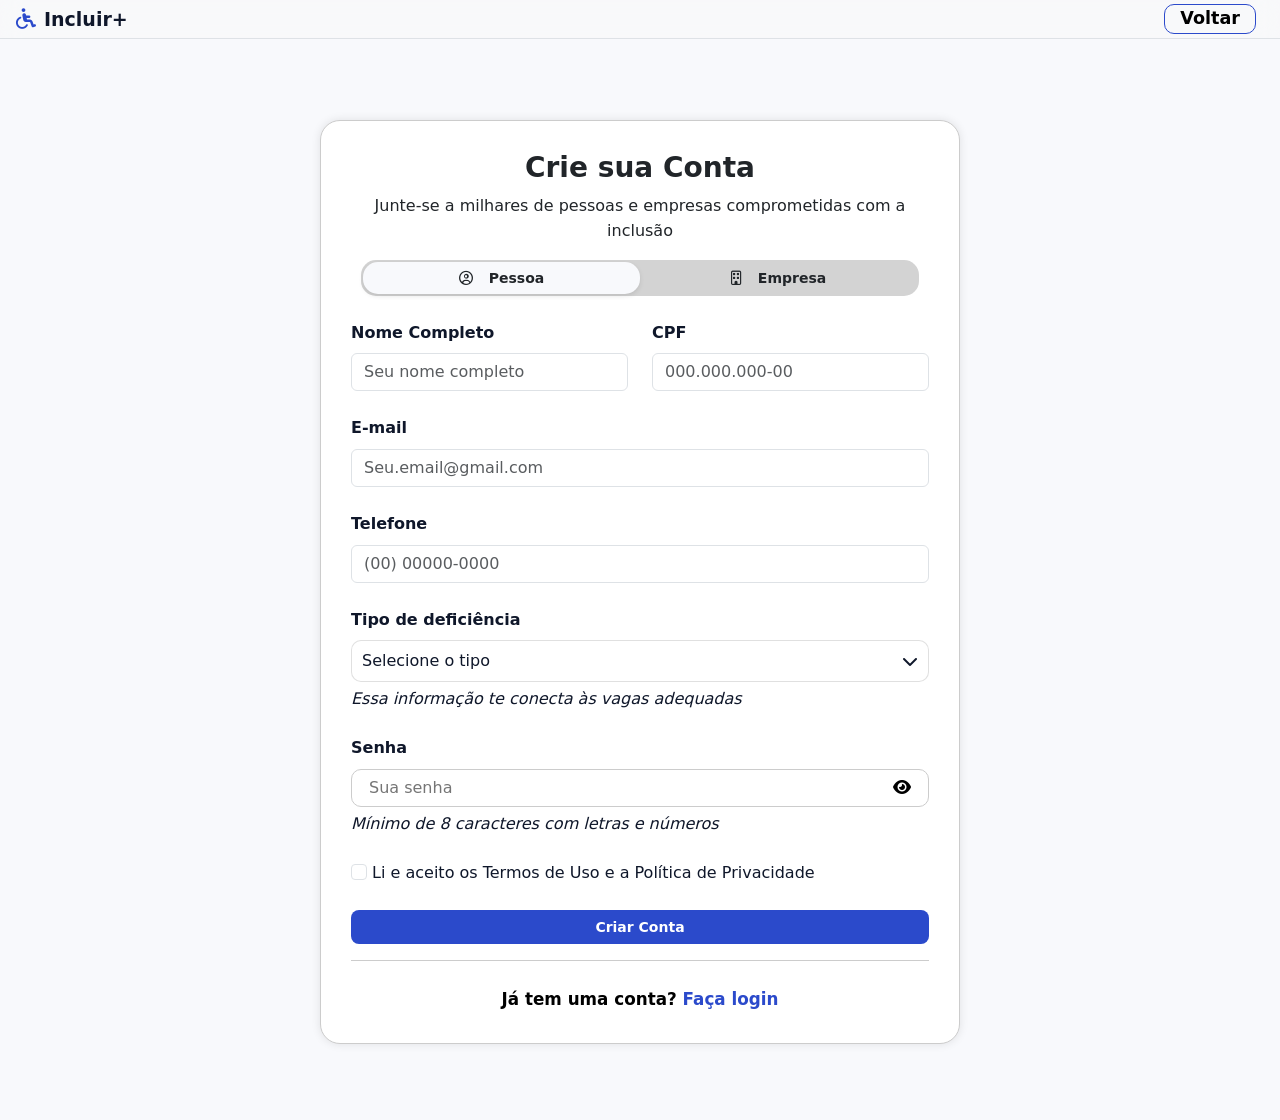
==== paginas/Cadastro.html @ f970b879 "Primeiro Commit" ====
<!doctype html>
<html lang="pt-br">
  <head>
    <meta charset="utf-8">
    <meta name="viewport" content="width=device-width, initial-scale=1">
    <title>Cadastro | Incluir+</title>
    <link href="https://cdn.jsdelivr.net/npm/bootstrap@5.3.8/dist/css/bootstrap.min.css" rel="stylesheet" integrity="sha384-sRIl4kxILFvY47J16cr9ZwB07vP4J8+LH7qKQnuqkuIAvNWLzeN8tE5YBujZqJLB" crossorigin="anonymous">
    <link rel="stylesheet" href="https://cdnjs.cloudflare.com/ajax/libs/font-awesome/6.5.1/css/all.min.css">
    <link rel="stylesheet" href="../estilos/cadastro.css">
    <link rel="stylesheet" href="../estilos/cabecalho.css">
    <link rel="stylesheet" href="../estilos/pagina_inicial.css">
    <script type="module" src="../scripts/funcoes.js"></script>
    <script>
        window.onload = function() {
            carregar_array_usuarios();
            editar_usuario();
        };
    </script>

  </head>
  <body>
    <!-- Cabeçalho com NavBar -->
  <header class="navbar navbar-expand-lg bg-body-tertiary p-1 fixed-top border-bottom border-1 bg-white bg-opacity-75 border-bottom custom-blur">
        <div class="container-fluid">
            <a href="index.html" class="nav-logo" aria-label="Incluir+ — Página inicial">
                <i class="fa-solid fa-wheelchair" aria-hidden="true"></i>
                <span>Incluir+</span>
            </a>
            <div class="d-flex">
                <button type="button" class="btn btn-light me-2" id="bb_entrar" onclick="redirecionar('index.html')">Voltar</button>
            </div>
        </div>
    </header>
    <!--Fim do Cabecalho-->

    
    <form class="form_cadastro" onsubmit="salvar_usuario(event)">
        <h2 class="text-center text-dark" style="font-weight: 600; font-size: 1.75rem;"> <span id="titulo_cadastro">Crie</span> sua Conta</h2>
        <p class="text-center text-dark">Junte-se a milhares de pessoas e empresas comprometidas com a inclusão</p>
        <div class="tipo_cadastro">
            <button type="button" class="btn text-dark active" onclick="selecionar_tipo_cadastro(1)" id="btn_pessoa"><i class="fa-regular fa-circle-user me-2"></i>Pessoa</button>
            <button type="button" class="btn text-dark" onclick="selecionar_tipo_cadastro(2)" id="btn_empresa"><i class="fa-regular fa-building me-2"></i>Empresa</button>
        </div>
        <!--Cadastro de Pessoa-->
        <div class="mt-4 mb-4" id="pessoa" style="display: block;">
           <div class="row mt-4 mb-4">
                <div class="col">
                    <label class="mb-2" style="font-weight: 600;" for="nome">Nome Completo</label>
                    <input type="text" class="form-control" placeholder="Seu nome completo" id="nome" name="nome" required>
                </div>
                <div class="col">
                    <label class="mb-2" style="font-weight: 600;" for="cpf">CPF</label>
                    <input type="text" class="form-control" placeholder="000.000.000-00" id="cpf" name="cpf" required oninput="formatar_cpf(this)">
                </div>
            </div> 
            
            <div class="mb-4">
                <label class="mb-2" style="font-weight: 600;" for="email">E-mail</label>
                <input type="email" class="form-control" placeholder="Seu.email@gmail.com" id="email" name="email" required>
            </div>

            <div class="mb-4">
                <label class="mb-2" style="font-weight: 600;" for="telefone_pessoa">Telefone</label>
                <input type="text" class="form-control" placeholder="(00) 00000-0000" id="telefone_pessoa" name="telefone_pessoa" required onkeyup="formatar_telefone(this)">
            </div>

            <div class="custom-select-container mb-1" id="selectPessoa">
                <label class="mb-2" style="font-weight: 600;" for="deficiencia">Tipo de deficiência</label>
                <div class="select-trigger" tabindex="0">
                    <span>Selecione o tipo</span>
                    <i class="fa-solid fa-chevron-down"></i>
                </div>
                
                <ul class="custom-options">
                    <li data-value="1" onclick="selecionar_op(this)">Física</li>
                    <li data-value="2" onclick="selecionar_op(this)">Auditiva</li>
                    <li data-value="3" onclick="selecionar_op(this)">Visual</li>
                    <li data-value="4" onclick="selecionar_op(this)">Intelectual</li>
                    <li data-value="5" onclick="selecionar_op(this)">Psicossocial</li>
                    <li data-value="6" onclick="selecionar_op(this)">Múltipla</li>
                </ul>
                
                <input type="hidden" name="deficiencia" id="deficiencia_input">
            </div>
            <p class="mb-4" style="font-style: italic;">Essa informação te conecta às vagas adequadas</p>
        </div>
        <!--Fim do cadastro de Pessoa-->

        <!--Cadastro de Empresa-->
        <div class="" id="empresa" style="display: none;">
           
            <div class="mb-4 mt-4">
                <label class="mb-2" style="font-weight: 600;" for="razao_social">Razão Social</label>
                <input type="text" class="form-control" placeholder="Nome da Empresa" id="razao_social" name="razao_social" required>
            </div>

            <div class="row mb-4">
                <div class="col">
                    <label style="font-weight: 600;" for="cnpj">CNPJ</label>
                    <input type="text" class="form-control" placeholder="00.000.000/0001-00" id="cnpj" name="cnpj" required oninput="formatar_cnpj(this)">
                </div>
                <div class="col">
                    <div class="custom-select-container mb-1" id="selectEmpresa">
                        <label style="font-weight: 600;" for="setor">Setor</label>
                        <div class="select-trigger" tabindex="0">
                            <span>Selecione o tipo</span>
                            <i class="fa-solid fa-chevron-down"></i>
                        </div>
                        <ul class="custom-options">
                            <li data-value="1" onclick="selecionar_op(this)">Tecnologia</li>
                            <li data-value="2" onclick="selecionar_op(this)">Saúde</li>
                            <li data-value="3" onclick="selecionar_op(this)">Educação</li>
                            <li data-value="4" onclick="selecionar_op(this)">Comércio</li>
                            <li data-value="5" onclick="selecionar_op(this)">Indústria</li>
                            <li data-value="6" onclick="selecionar_op(this)">Serviços</li>
                            <li data-value="7" onclick="selecionar_op(this)">Outros</li>
                        </ul>
                
                        <input type="hidden" name="setor" id="setor_input">
                    </div>
                </div>
            </div> 

            <div class="mb-4">
                <label class="mb-2" style="font-weight: 600;" for="nome_responsavel">Nome do Responsável</label>
                <input type="text" class="form-control" placeholder="Nome do responsável" id="nome_responsavel" name="nome_responsavel" required>
            </div>

             <div class="mb-4">
                <label class="mb-2" style="font-weight: 600;" for="email_corporativo">E-mail Corporativo</label>
                <input type="text" class="form-control" placeholder="contato@empresa.com" id="email_corporativo" name="email_corporativo" required>
            </div>

            <div class="mb-4">
                <label class="mb-2" style="font-weight: 600;" for="telefone_empresa">Telefone</label>
                <input type="text" class="form-control" placeholder="(00) 00000-0000" id="telefone_empresa" name="telefone_empresa" required onkeyup="formatar_telefone(this)">
            </div>
        </div>
        <!--Fim do cadastro de Empresa-->

        <div class="mb-1">
            <label class="mb-2" style="font-weight: 600;" for="senha">Senha</label>
            <div class="row senha_pai">
                <input class="col-11 input_senha" type="password" class="form-control" placeholder="Sua senha" id="senha" name="senha" required onkeyup="verificar_senha()">
                <button class="col-1 alterna_senha"  type="button" id="mostrar" onclick="alternarsenha(this)"><i class="fa fa-eye"></i></button>
            </div>
        </div>
        <p class="mb-4" style="font-style: italic;" id="hint_senha">Mínimo de 8 caracteres com letras e números</p>

       

        <div class="mb-4 mt-4" id="aceitar_termos">
            <input type="checkbox" class="form-check-input" id="aceitar_termos">
            <label class="form-check-label" for="aceitar_termos">Li e aceito os Termos de Uso e a Política de Privacidade</label>
        </div>

        <button type="submit" class="btn btn_cadastrar" id="btn_cadastrar">Criar Conta</button>

        <div class="mt-3 ja_tem_conta" id="ja_tem_conta">
            <p>Já tem uma conta? <a href="Login.html">Faça login</a></p>
        </div>
    </form>
    
    <br>
    <br>
    <br>




    <script src="../scripts/contato.js"></script>
    <script src="https://cdn.jsdelivr.net/npm/bootstrap@5.3.8/dist/js/bootstrap.bundle.min.js" integrity="sha384-FKyoEForCGlyvwx9Hj09JcYn3nv7wiPVlz7YYwJrWVcXK/BmnVDxM+D2scQbITxI" crossorigin="anonymous"></script>
  </body>
</html>
---- estilos/cadastro.css ----
.form_cadastro{ 
    width: 40%;
    margin: 0 auto;
    border: 1px solid #ccc;
    padding: 30px;
    background-color: white;
    border-radius: 20px;
    box-shadow: 0 0 10px rgba(0, 0, 0, 0.1);
    margin-top: 50px;
}

.tipo_cadastro{
    display: flex;
    justify-content: center;
    background-color: lightgray;
    border-radius: 15px;
    justify-content: center;
    margin: 10px;
    padding: 2px;
}

.tipo_cadastro button {
    width: 50%;
    border-radius: 15px;
    font-weight: bold;
    border: none;           
    background: transparent;      
    transition: 0.3s;       
    cursor: pointer;
}

.tipo_cadastro button.active {
    background-color: #f8f9fc; 
    box-shadow: 0 2px 5px rgba(0,0,0,0.1);                      
}
.custom-select-container {
    position: relative;
    width: 100%;
    cursor: pointer;
}

.select-trigger {
    background: #fff;
    border: 1px solid rgba(0, 0, 0, 0.12);
    border-radius: 10px;
    padding: 7px 10px;
    display: flex;
    justify-content: space-between;
    align-items: center;
    transition: 0.3s;
}

.custom-options {
    position: absolute;
    top: 100%;
    left: 0;
    right: 0;
    background: #fff;
    border-radius: 10px;
    margin-top: 5px;
    display: none; 
    z-index: 100;
    list-style: none;
    padding: 0;
    overflow: hidden;
    box-shadow: 0 5px 15px rgba(0,0,0,0.1);
}

.custom-options li {
    padding: 12px 15px;
    color: #495057;
    transition: 0.2s;
}

.custom-options li:hover {
    background-color: #1a7a5c; 
    color: white;
}

.custom-select-container.open .custom-options {
    display: block;
}

.btn_cadastrar{
    width: 100%;
    background-color: #2b4acb;
    color: white;
    border-radius: 10px;
    padding: 10px;
    border: none;
    cursor: pointer;
    transition: 0.3s;
    font-weight: 600;
}

.btn_cadastrar:hover{
    background-color: #1a7a5c;
    color: white;
    border-radius: 10px;
    padding: 10px;
    border: none;
    cursor: pointer;
    transition: 0.3s;
}

.ja_tem_conta{
    display: flex;
    align-items: center;
    justify-content: center;
    padding-top: 25px;
    margin: 0 auto;
    width: 100%;
    color: black;
    font-size: 1.05rem;
    font-weight: 600;
    border-top: 1px solid #ccc;
}

.ja_tem_conta a{
    color:  #2b4acb;
    text-decoration: none;
    font-weight: 600;
}

.ja_tem_conta p{
    padding: 0;
    margin: 0;
}

@media (max-width: 1400px){
    .form_cadastro{
        width: 50%;
    }
}

@media (max-width: 768px){
    .form_cadastro{
        width: 90%;
    }

}
---- estilos/cabecalho.css ----
body{
    background-color: #f8f9fc;
}

nav ul{
    animation: entrar-tela 0.7s ease-in;    
}

nav ul li:hover {
    border-radius: 20px;
    background-color: #e2e8f0;
    transition: 0.1s ease-in;
}

.custom-blur {
  backdrop-filter: blur(10px);
  -webkit-backdrop-filter: blur(10px); 
}

body {
  padding-top: 70px; 
}

.d-flex button{
    border-radius: 10px;
    font-weight: 600;
    font-size: 1.1rem;
    padding: 5px 15px;
}

#bb_entrar{
    border: 1px solid #2b4acb;
}
#bb_entrar:hover{
    background-color: #1a7a5c;
    color: #fff;
}

#bb_cadastrar{
    background-color: #2b4acb;
}

#bb_cadastrar:hover{
    background-color: #1a7a5c;
    color: #fff;
}

.senha_pai{
    border: 1px solid #ccc;
    border-radius: 10px;
    margin: 0 auto;
    padding: 5px;
}

.alterna_senha{
    background-color: transparent;
    border: none;
    cursor: pointer;
    transition: 0.3s;
    font-weight: 600;
    text-align: right;

}

.input_senha{
    border:none;
    outline: none;
}

.usu_logado{
    color: #2b4acb;
    font-weight: bold;
    font-size: 1.25rem;
    border-radius: 50%;
    border: 1px solid #2b4acb;
    padding: 10px;
    width: 50px;
    height: 50px;
    display: flex;
    align-items: center;
    justify-content: center;
}
 
#bb_sair{
    border: 1px solid #2b4acb;
}


@keyframes entrar-tela{
    from{
        opacity: 0;
        transform: translateY(-10px);
    }
    to{
        opacity: 1;
        transform: translateY(0);
    }
}
---- estilos/pagina_inicial.css ----
/* ==========================================
   Design System — CSS Variables
   ========================================== */
:root {
  /* Cores principais */
  --primary:            #2b4acb;
  --primary-foreground: #ffffff;
  --secondary:          #1a7a5c;
  --secondary-foreground: #ffffff;
  --destructive:        #c53030;

  /* Neutros */
  --background:         #f8f9fc;
  --foreground:         #0f172a;
  --card:               #ffffff;
  --muted:              #e2e8f0;
  --muted-foreground:   #475569;
  --border:             #cbd5e1;
  --input:              #e2e8f0;
  --ring:               #2b4acb;

  /* Tipografia */
  --font: 'Segoe UI', system-ui, -apple-system, BlinkMacSystemFont, sans-serif;

  /* Layout */
  --container: 1200px;
  --section-py: 88px;

  /* Bordas */
  --radius-sm: 8px;
  --radius:    12px;
  --radius-lg: 16px;
  --radius-xl: 24px;

  /* Sombras */
  --shadow-sm: 0 1px 2px rgba(0, 0, 0, 0.05);
  --shadow:    0 4px 12px rgba(0, 0, 0, 0.08);
  --shadow-lg: 0 12px 32px rgba(0, 0, 0, 0.12);
}

/* ==========================================
   Reset & Base
   ========================================== */
*, *::before, *::after {
  box-sizing: border-box;
  margin: 0;
  padding: 0;
}

html {
  scroll-behavior: smooth;
  scroll-padding-top: 72px;
}

body {
  font-family: var(--font);
  background-color: var(--background);
  color: var(--foreground);
  line-height: 1.6;
  font-size: 16px;
  -webkit-font-smoothing: antialiased;
}

a {
  text-decoration: none;
  color: inherit;
}

ul { list-style: none; }

img {
  max-width: 100%;
  height: auto;
  display: block;
}

/* ==========================================
   Utilitários
   ========================================== */
.container {
  max-width: var(--container);
  margin: 0 auto;
  padding: 0 24px;
}

.text-primary   { color: var(--primary); }
.text-secondary { color: var(--secondary); }

/* ==========================================
   Botões
   ========================================== */
.btn {
  display: inline-flex;
  align-items: center;
  justify-content: center;
  gap: 8px;
  padding: 9px 18px;
  border-radius: var(--radius-sm);
  font-size: 14px;
  font-weight: 600;
  font-family: var(--font);
  cursor: pointer;
  border: 1.5px solid transparent;
  transition: background-color 0.18s ease, border-color 0.18s ease, color 0.18s ease, box-shadow 0.18s ease;
  white-space: nowrap;
  line-height: 1;
}

.btn:focus-visible {
  outline: 3px solid var(--ring);
  outline-offset: 2px;
}

.btn-primary {
  background-color: var(--primary);
  color: var(--primary-foreground);
  border-color: var(--primary);
}
.btn-primary:hover {
  background-color: #1e38a8;
  border-color: #1e38a8;
}

.btn-outline {
  background-color: transparent;
  color: var(--foreground);
  border-color: var(--border);
}
.btn-outline:hover {
  background-color: var(--muted);
}

.btn-lg {
  padding: 12px 24px;
  font-size: 15px;
}

.btn-sm {
  padding: 7px 14px;
  font-size: 13px;
}

.btn-full {
  width: 100%;
}

/* ==========================================
   Tags
   ========================================== */
.tag {
  display: inline-flex;
  align-items: center;
  padding: 3px 10px;
  border-radius: 999px;
  font-size: 12px;
  font-weight: 500;
}

.tag-clt {
  background-color: var(--secondary);
  color: #fff;
}

.tag-mode {
  background-color: var(--muted);
  color: var(--muted-foreground);
}

.tag-disability {
  background-color: #dbeafe;
  color: #1d4ed8;
  border: 1px solid #bfdbfe;
}

.tag-level,
.tag-category {
  background-color: var(--muted);
  color: var(--muted-foreground);
}

/* Badges */
.badge {
  display: inline-flex;
  align-items: center;
  padding: 3px 10px;
  border-radius: 999px;
  font-size: 12px;
  font-weight: 700;
}

.badge-free { background-color: var(--secondary); color: #fff; }
.badge-paid { background-color: var(--primary);   color: #fff; }

/* ==========================================
   Navbar
   ========================================== */
.custom-navbar {
  position: fixed;
  top: 0;
  left: 0;
  right: 0;
  z-index: 100;
  background-color: rgba(255, 255, 255, 0.96);
  backdrop-filter: blur(10px);
  -webkit-backdrop-filter: blur(10px);
  border-bottom: 1px solid var(--border);
  transition: box-shadow 0.2s ease;
  display: block;
  padding: 0;
  flex-wrap: nowrap;
}

.custom-navbar.scrolled {
  box-shadow: var(--shadow);
}

.nav-container {
  max-width: var(--container);
  margin: 0 auto;
  padding: 0 24px;
  height: 64px;
  display: flex;
  align-items: center;
  gap: 24px;
}

/* Logo */
.nav-logo {
  display: flex;
  align-items: center;
  gap: 8px;
  font-size: 19px;
  font-weight: 800;
  color: var(--foreground);
  flex-shrink: 0;
}
.nav-logo i { color: var(--primary); font-size: 20px; }

/* Links desktop */
.custom-nav-links {
  display: flex;
  align-items: center;
  gap: 2px;
  flex: 1;
  justify-content: center;
}

.custom-nav-links a {
  display: flex;
  align-items: center;
  gap: 6px;
  padding: 7px 11px;
  border-radius: var(--radius-sm);
  font-size: 14px;
  color: var(--muted-foreground);
  transition: color 0.15s, background-color 0.15s;
}
.custom-nav-links a i { font-size: 13px; }
.custom-nav-links a:hover,
.custom-nav-links a.active {
  color: var(--foreground);
  background-color: var(--muted);
}

/* Actions desktop */
.custom-nav-actions {
  display: flex;
  align-items: center;
  gap: 8px;
  flex-shrink: 0;
}

#cabec_padrao {
  display: flex;
  align-items: center;
  gap: 8px;
}

/* Hamburger */
.custom-nav-toggle {
  display: none;
  background: none;
  border: none;
  font-size: 20px;
  cursor: pointer;
  color: var(--foreground);
  padding: 8px;
  margin-left: auto;
  border-radius: var(--radius-sm);
  transition: background-color 0.15s;
}
.custom-nav-toggle:hover { background-color: var(--muted); }
.custom-nav-toggle:focus-visible {
  outline: 3px solid var(--ring);
  outline-offset: 2px;
}

/* Mobile dropdown */
.custom-nav-mobile {
  display: none;
  flex-direction: column;
  gap: 4px;
  padding: 12px 24px 20px;
  border-top: 1px solid var(--border);
  background-color: var(--card);
}

.custom-nav-mobile.open { display: flex; }

.custom-nav-mobile ul {
  display: flex;
  flex-direction: column;
  gap: 2px;
}

.custom-nav-mobile ul a {
  display: flex;
  align-items: center;
  gap: 10px;
  padding: 10px 12px;
  border-radius: var(--radius-sm);
  font-size: 15px;
  color: var(--muted-foreground);
  transition: color 0.15s, background-color 0.15s;
}
.custom-nav-mobile ul a:hover {
  color: var(--foreground);
  background-color: var(--muted);
}

.custom-nav-mobile-actions {
  display: flex;
  flex-direction: column;
  gap: 8px;
  margin-top: 12px;
  padding-top: 16px;
  border-top: 1px solid var(--border);
}


/* ==========================================
   Seções — comuns
   ========================================== */
.section-header {
  text-align: center;
  margin-bottom: 56px;
}
.section-header h2 {
  font-size: clamp(26px, 4vw, 36px);
  font-weight: 800;
  color: var(--foreground);
  margin-bottom: 12px;
}
.section-header p {
  font-size: 16px;
  color: var(--muted-foreground);
  max-width: 560px;
  margin: 0 auto;
}

.section-header-row {
  display: flex;
  align-items: flex-end;
  justify-content: space-between;
  gap: 24px;
  margin-bottom: 40px;
  flex-wrap: wrap;
}
.section-header-row h2 {
  font-size: clamp(22px, 3vw, 30px);
  font-weight: 800;
  color: var(--foreground);
  margin-bottom: 4px;
}
.section-header-row p {
  font-size: 15px;
  color: var(--muted-foreground);
}

/* ==========================================
   Hero
   ========================================== */
.hero {
  padding: 128px 0 80px;
  min-height: 100vh;
  display: flex;
  align-items: center;
  background-color: var(--background);
}

.hero-content {
  display: grid;
  grid-template-columns: 1fr 1fr;
  gap: 64px;
  align-items: center;
}

.hero-badge {
  display: inline-flex;
  align-items: center;
  padding: 6px 14px;
  background-color: var(--card);
  border: 1px solid var(--border);
  border-radius: 999px;
  font-size: 13px;
  color: var(--muted-foreground);
  margin-bottom: 20px;
}

.hero-title {
  font-size: clamp(34px, 4.5vw, 54px);
  font-weight: 800;
  line-height: 1.15;
  color: var(--foreground);
  margin-bottom: 20px;
}

.hero-description {
  font-size: 16px;
  color: var(--muted-foreground);
  margin-bottom: 32px;
  max-width: 460px;
  line-height: 1.75;
}

.hero-actions {
  display: flex;
  gap: 12px;
  margin-bottom: 40px;
  flex-wrap: wrap;
}

/* Stats */
.hero-stats {
  display: flex;
  gap: 14px;
}

.stat-card {
  flex: 1;
  display: flex;
  flex-direction: column;
  align-items: center;
  gap: 3px;
  padding: 16px 12px;
  background-color: var(--card);
  border: 1px solid var(--border);
  border-radius: var(--radius);
  box-shadow: var(--shadow-sm);
}
.stat-card i {
  font-size: 18px;
  color: var(--primary);
  margin-bottom: 4px;
}
.stat-number {
  font-size: 22px;
  font-weight: 800;
  color: var(--foreground);
  line-height: 1;
}
.stat-label {
  font-size: 12px;
  color: var(--muted-foreground);
  text-align: center;
}

/* Image card */
.hero-image {
  position: relative;
}

.hero-image-card {
  position: relative;
  background-color: var(--card);
  border: 1px solid var(--border);
  border-radius: var(--radius-xl);
  padding: 32px;
  overflow: hidden;
  box-shadow: var(--shadow-lg);
}

.hero-image-circle {
  position: absolute;
  width: 76%;
  padding-bottom: 76%;
  background-color: #bfdbfe;
  border-radius: 50%;
  top: 50%;
  left: 55%;
  transform: translate(-50%, -50%);
  z-index: 0;
}

.hero-image-card img {
  position: relative;
  z-index: 1;
  width: 100%;
  object-fit: cover;
  border-radius: var(--radius-lg);
}

/* WCAG badge */
.wcag-badge {
  position: absolute;
  bottom: -20px;
  left: 28px;
  display: flex;
  align-items: center;
  gap: 10px;
  background-color: var(--card);
  border: 1px solid var(--border);
  border-radius: var(--radius);
  padding: 10px 16px;
  box-shadow: var(--shadow);
}
.wcag-badge i {
  font-size: 26px;
  color: var(--secondary);
}
.wcag-badge div {
  display: flex;
  flex-direction: column;
  line-height: 1.4;
}
.wcag-badge strong {
  font-size: 13px;
  font-weight: 700;
  color: var(--foreground);
}
.wcag-badge span {
  font-size: 12px;
  color: var(--muted-foreground);
}

/* ==========================================
   Features
   ========================================== */
.features {
  padding: var(--section-py) 0;
  background-color: var(--background);
}

.features-grid {
  display: grid;
  grid-template-columns: repeat(3, 1fr);
  gap: 20px;
}

.feature-card {
  background-color: var(--card);
  border: 1px solid var(--border);
  border-radius: var(--radius);
  padding: 28px;
  transition: box-shadow 0.2s ease, transform 0.2s ease;
}
.feature-card:hover {
  box-shadow: var(--shadow);
  transform: translateY(-2px);
}

.feature-icon {
  width: 44px;
  height: 44px;
  background-color: var(--muted);
  border-radius: var(--radius-sm);
  display: flex;
  align-items: center;
  justify-content: center;
  margin-bottom: 16px;
}
.feature-icon i { font-size: 18px; color: var(--foreground); }

.feature-card h3 {
  font-size: 16px;
  font-weight: 700;
  color: var(--foreground);
  margin-bottom: 10px;
}
.feature-card p {
  font-size: 14px;
  color: var(--muted-foreground);
  line-height: 1.65;
}

/* ==========================================
   Jobs
   ========================================== */
.jobs {
  padding: var(--section-py) 0;
  background-color: var(--card);
}

.jobs-grid {
  display: grid;
  grid-template-columns: repeat(2, 1fr);
  gap: 20px;
}

.job-card {
  background-color: var(--card);
  border: 1px solid var(--border);
  border-radius: var(--radius);
  padding: 24px;
  display: flex;
  flex-direction: column;
  gap: 12px;
  transition: box-shadow 0.2s ease;
}
.job-card:hover { box-shadow: var(--shadow); }

.job-card-header {
  display: flex;
  justify-content: space-between;
  align-items: flex-start;
  gap: 12px;
}

.job-title {
  font-size: 16px;
  font-weight: 700;
  color: var(--foreground);
  margin-bottom: 4px;
}

.job-company {
  font-size: 13px;
  color: var(--muted-foreground);
  display: flex;
  align-items: center;
  gap: 5px;
}

.job-icon {
  width: 40px;
  height: 40px;
  background-color: var(--muted);
  border-radius: var(--radius-sm);
  display: flex;
  align-items: center;
  justify-content: center;
  flex-shrink: 0;
  color: var(--muted-foreground);
  font-size: 16px;
}

.job-meta {
  display: flex;
  gap: 16px;
  flex-wrap: wrap;
}
.job-meta span {
  font-size: 13px;
  color: var(--muted-foreground);
  display: flex;
  align-items: center;
  gap: 5px;
}

.job-tags,
.job-disabilities {
  display: flex;
  gap: 6px;
  flex-wrap: wrap;
}

.job-footer {
  display: flex;
  justify-content: space-between;
  align-items: center;
  padding-top: 14px;
  border-top: 1px solid var(--border);
  margin-top: auto;
}

.job-salary {
  font-size: 15px;
  font-weight: 700;
  color: var(--foreground);
}

/* ==========================================
   Courses
   ========================================== */
.courses {
  padding: var(--section-py) 0;
  background-color: var(--background);
}

.courses-grid {
  display: grid;
  grid-template-columns: repeat(4, 1fr);
  gap: 20px;
}

.course-card {
  background-color: var(--card);
  border: 1px solid var(--border);
  border-radius: var(--radius);
  padding: 20px;
  display: flex;
  flex-direction: column;
  gap: 10px;
  transition: box-shadow 0.2s ease;
}
.course-card:hover { box-shadow: var(--shadow); }

.course-card-top {
  display: flex;
  justify-content: space-between;
  align-items: center;
}

.course-rating {
  font-size: 13px;
  font-weight: 600;
  color: var(--foreground);
  display: flex;
  align-items: center;
  gap: 4px;
}
.course-rating i { color: #f59e0b; }

.course-title {
  font-size: 15px;
  font-weight: 700;
  color: var(--foreground);
  line-height: 1.4;
}

.course-institution {
  font-size: 13px;
  color: var(--muted-foreground);
}

.course-meta {
  display: flex;
  gap: 16px;
  flex-wrap: wrap;
}
.course-meta span {
  font-size: 13px;
  color: var(--muted-foreground);
  display: flex;
  align-items: center;
  gap: 5px;
}

.course-tags {
  display: flex;
  gap: 6px;
  flex-wrap: wrap;
}

.course-card .btn-full { margin-top: auto; }

/* ==========================================
   Footer
   ========================================== */
.footer {
  background-color: #1a1f2e;
  color: rgba(255, 255, 255, 0.55);
  padding: 64px 0 0;
}

.footer-grid {
  display: grid;
  grid-template-columns: 2fr 1fr 1fr 1fr;
  gap: 48px;
  padding-bottom: 48px;
}

/* Coluna da marca */
.footer-brand .nav-logo {
  color: #fff;
  margin-bottom: 16px;
}
.footer-brand .nav-logo i { color: #93c5fd; }

.footer-brand > p {
  font-size: 14px;
  line-height: 1.75;
  margin-bottom: 24px;
  max-width: 300px;
  color: rgba(255, 255, 255, 0.5);
}

/* Contato */
.footer-contact {
  display: flex;
  flex-direction: column;
  gap: 10px;
  font-style: normal;
}

.footer-contact a,
.footer-contact span {
  display: flex;
  align-items: center;
  gap: 8px;
  font-size: 14px;
  color: rgba(255, 255, 255, 0.5);
  transition: color 0.15s;
}

.footer-contact a:hover { color: #fff; }

.footer-contact i {
  font-size: 13px;
  width: 14px;
  text-align: center;
  flex-shrink: 0;
}

/* Colunas de links */
.footer-links h4 {
  font-size: 12px;
  font-weight: 700;
  color: #fff;
  text-transform: uppercase;
  letter-spacing: 0.08em;
  margin-bottom: 18px;
}

.footer-links ul {
  display: flex;
  flex-direction: column;
  gap: 12px;
}

.footer-links a {
  font-size: 14px;
  color: rgba(255, 255, 255, 0.5);
  transition: color 0.15s;
}
.footer-links a:hover { color: #fff; }

/* Rodapé inferior */
.footer-bottom {
  border-top: 1px solid rgba(255, 255, 255, 0.1);
  padding: 20px 0;
  display: flex;
  justify-content: space-between;
  align-items: center;
  gap: 16px;
  flex-wrap: wrap;
}

.footer-bottom p {
  font-size: 13px;
  color: rgba(255, 255, 255, 0.35);
}

/* Ícones sociais (rodapé inferior) */
.footer-social {
  display: flex;
  gap: 12px;
}

.footer-social a {
  font-size: 18px;
  color: rgba(255, 255, 255, 0.45);
  transition: color 0.15s;
}

.footer-social a:hover { color: #fff; }

.footer-social a:focus-visible {
  outline: 3px solid #93c5fd;
  outline-offset: 3px;
  border-radius: 4px;
}

/* ==========================================
   Responsivo
   ========================================== */

/* Tablet */
@media (max-width: 1024px) {
  .hero-content {
    gap: 40px;
  }

  .features-grid {
    grid-template-columns: repeat(2, 1fr);
  }

  .courses-grid {
    grid-template-columns: repeat(2, 1fr);
  }

  .footer-grid {
    grid-template-columns: 1fr 1fr;
    gap: 36px;
  }
}

/* Mobile */
@media (max-width: 768px) {
  .custom-nav-links,
  .custom-nav-actions {
    display: none;
  }

  .custom-nav-toggle {
    display: block;
  }

  .hero {
    padding: 104px 0 64px;
    min-height: auto;
  }

  .hero-content {
    grid-template-columns: 1fr;
    gap: 40px;
  }

  .hero-image {
    order: -1;
  }

  .hero-stats {
    gap: 10px;
  }

  .features-grid {
    grid-template-columns: 1fr;
  }

  .jobs-grid {
    grid-template-columns: 1fr;
  }

  .courses-grid {
    grid-template-columns: repeat(2, 1fr);
  }

  .section-header-row {
    flex-direction: column;
    align-items: flex-start;
  }

  .footer-grid {
    grid-template-columns: 1fr;
    gap: 32px;
  }

  .footer-bottom {
    flex-direction: column;
    align-items: flex-start;
    gap: 12px;
  }

  .footer-social {
    gap: 16px;
  }
}

/* Mobile pequeno */
@media (max-width: 480px) {
  .courses-grid {
    grid-template-columns: 1fr;
  }

  .hero-stats {
    flex-direction: column;
  }

  .hero-actions {
    flex-direction: column;
    align-items: flex-start;
  }

  .hero-actions .btn {
    width: 100%;
    justify-content: center;
  }
}
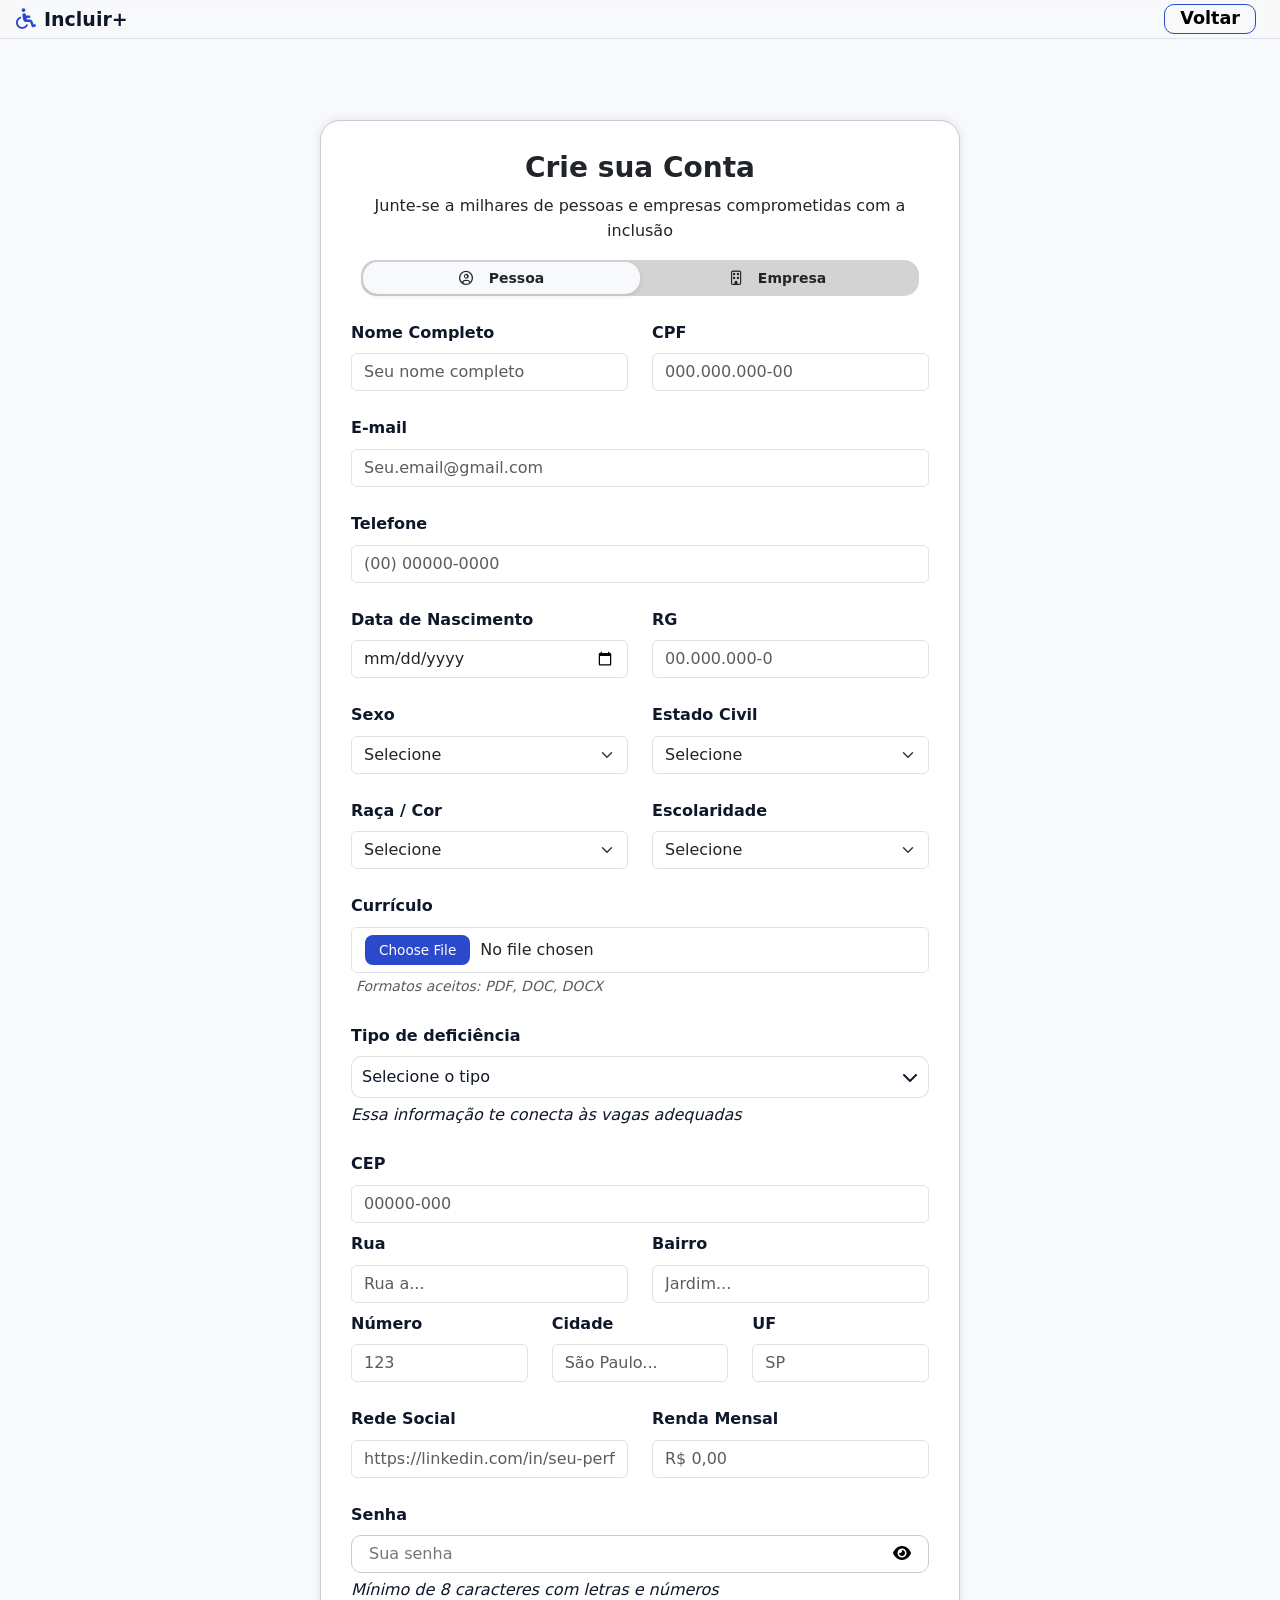
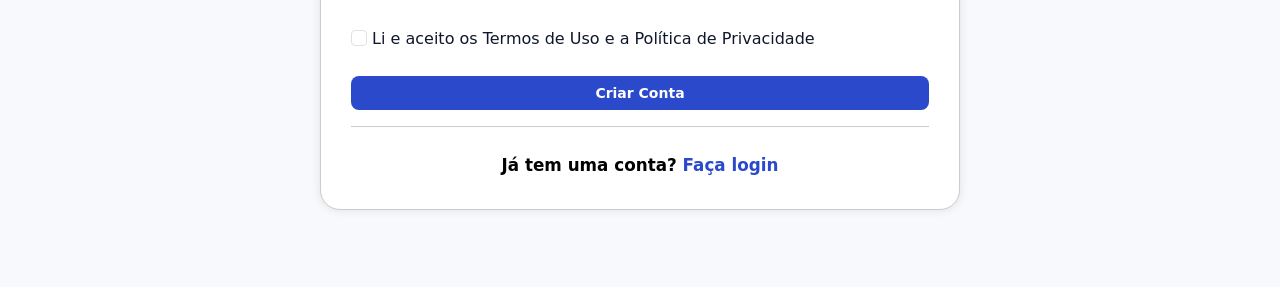
==== commit 3626a295: "Novos campos de formulário de Cadastro" ====
--- a/paginas/Cadastro.html
+++ b/paginas/Cadastro.html
@@ -46,22 +46,95 @@
            <div class="row mt-4 mb-4">
                 <div class="col">
                     <label class="mb-2" style="font-weight: 600;" for="nome">Nome Completo</label>
-                    <input type="text" class="form-control" placeholder="Seu nome completo" id="nome" name="nome" required>
+                    <input type="text" class="form-control" placeholder="Seu nome completo" id="nome" name="nome" required onblur="validar_nome(this)">
                 </div>
                 <div class="col">
                     <label class="mb-2" style="font-weight: 600;" for="cpf">CPF</label>
-                    <input type="text" class="form-control" placeholder="000.000.000-00" id="cpf" name="cpf" required oninput="formatar_cpf(this)">
+                    <input type="text" class="form-control" placeholder="000.000.000-00" id="cpf" name="cpf" maxlength="14" required oninput="formatar_cpf(this)" onblur="validar_cpf(this)">
                 </div>
             </div> 
             
             <div class="mb-4">
                 <label class="mb-2" style="font-weight: 600;" for="email">E-mail</label>
-                <input type="email" class="form-control" placeholder="Seu.email@gmail.com" id="email" name="email" required>
+                <input type="email" class="form-control" placeholder="Seu.email@gmail.com" id="email" name="email" required onblur="validar_email(this)">
             </div>
 
             <div class="mb-4">
                 <label class="mb-2" style="font-weight: 600;" for="telefone_pessoa">Telefone</label>
-                <input type="text" class="form-control" placeholder="(00) 00000-0000" id="telefone_pessoa" name="telefone_pessoa" required onkeyup="formatar_telefone(this)">
+                <input type="text" class="form-control" placeholder="(00) 00000-0000" id="telefone_pessoa" name="telefone_pessoa" maxlength="15" required oninput="mascara('(##) #####-####', this, event)">
+            </div>
+
+            <div class="row mb-4">
+                <div class="col">
+                    <label class="mb-2" style="font-weight: 600;" for="dt_nascimento">Data de Nascimento</label>
+                    <input type="date" class="form-control" id="dt_nascimento" name="dt_nascimento" required>
+                </div>
+                <div class="col">
+                    <label class="mb-2" style="font-weight: 600;" for="rg">RG</label>
+                    <input type="text" class="form-control" placeholder="00.000.000-0" id="rg" name="rg" required oninput="mascara('##.###.###-#', this, event)">
+                </div>
+            </div>
+
+            <div class="row mb-4">
+                <div class="col">
+                    <label class="mb-2" style="font-weight: 600;" for="sexo">Sexo</label>
+                    <select class="form-control form-select" id="sexo" name="sexo" required>
+                        <option value="" disabled selected>Selecione</option>
+                        <option value="M">Masculino</option>
+                        <option value="F">Feminino</option>
+                        <option value="NB">Não-binário</option>
+                        <option value="O">Outro</option>
+                        <option value="NI">Prefiro não informar</option>
+                    </select>
+                </div>
+                <div class="col">
+                    <label class="mb-2" style="font-weight: 600;" for="estado_civil">Estado Civil</label>
+                    <select class="form-control form-select" id="estado_civil" name="estado_civil" required>
+                        <option value="" disabled selected>Selecione</option>
+                        <option value="solteiro">Solteiro(a)</option>
+                        <option value="casado">Casado(a)</option>
+                        <option value="divorciado">Divorciado(a)</option>
+                        <option value="viuvo">Viúvo(a)</option>
+                        <option value="uniao_estavel">União Estável</option>
+                    </select>
+                </div>
+            </div>
+
+            <div class="row mb-4">
+                <div class="col">
+                    <label class="mb-2" style="font-weight: 600;" for="raca">Raça / Cor</label>
+                    <select class="form-control form-select" id="raca" name="raca" required>
+                        <option value="" disabled selected>Selecione</option>
+                        <option value="branca">Branca</option>
+                        <option value="preta">Preta</option>
+                        <option value="parda">Parda</option>
+                        <option value="amarela">Amarela</option>
+                        <option value="indigena">Indígena</option>
+                        <option value="NI">Prefiro não informar</option>
+                    </select>
+                </div>
+                <div class="col">
+                    <label class="mb-2" style="font-weight: 600;" for="escolaridade">Escolaridade</label>
+                    <select class="form-control form-select" id="escolaridade" name="escolaridade" required>
+                        <option value="" disabled selected>Selecione</option>
+                        <option value="fundamental_inc">Fundamental Incompleto</option>
+                        <option value="fundamental">Fundamental Completo</option>
+                        <option value="medio_inc">Médio Incompleto</option>
+                        <option value="medio">Médio Completo</option>
+                        <option value="superior_inc">Superior Incompleto</option>
+                        <option value="superior">Superior Completo</option>
+                        <option value="pos">Pós-graduação</option>
+                        <option value="mestrado">Mestrado</option>
+                        <option value="doutorado">Doutorado</option>
+                    </select>
+                </div>
+            </div>
+
+
+            <div class="mb-4">
+                <label class="mb-2" style="font-weight: 600;" for="curriculo">Currículo</label>
+                <input type="file" class="form-control input-file" id="curriculo" name="curriculo" accept=".pdf,.doc,.docx">
+                <small class="text-muted" style="font-style: italic; padding: 5px;">Formatos aceitos: PDF, DOC, DOCX</small>
             </div>
 
             <div class="custom-select-container mb-1" id="selectPessoa">
@@ -126,17 +199,73 @@
                 <input type="text" class="form-control" placeholder="Nome do responsável" id="nome_responsavel" name="nome_responsavel" required>
             </div>
 
-             <div class="mb-4">
+            <div class="mb-4">
                 <label class="mb-2" style="font-weight: 600;" for="email_corporativo">E-mail Corporativo</label>
                 <input type="text" class="form-control" placeholder="contato@empresa.com" id="email_corporativo" name="email_corporativo" required>
             </div>
 
             <div class="mb-4">
                 <label class="mb-2" style="font-weight: 600;" for="telefone_empresa">Telefone</label>
-                <input type="text" class="form-control" placeholder="(00) 00000-0000" id="telefone_empresa" name="telefone_empresa" required onkeyup="formatar_telefone(this)">
+                <input type="text" class="form-control" placeholder="(00) 00000-0000" id="telefone_empresa" name="telefone_empresa" maxlength="15" required oninput="mascara('(##) #####-####', this, event)">
+            </div>
+
+
+
+            <div class="mb-4">
+                <label class="mb-2" style="font-weight: 600;" for="finalidade_empresa">Finalidade da Empresa</label>
+                <textarea class="form-control" id="finalidade_empresa" name="finalidade_empresa" rows="3" placeholder="Descreva brevemente a finalidade ou missão da empresa..." ></textarea>
+            </div>
+
+            <div class="mb-4">
+                <label class="mb-2" style="font-weight: 600;" for="logo_empresa">Logo da Empresa</label>
+                <input type="file" class="form-control input-file" id="logo_empresa" name="logo_empresa" accept="image/*">
+                <small class="text-muted" style="font-style: italic;">Formatos aceitos: PNG, JPG, SVG</small>
             </div>
         </div>
         <!--Fim do cadastro de Empresa-->
+
+        
+        <div id="campos_coringas">
+             <div class="row mb-2">
+                <label class="mb-2" style="font-weight: 600;" for="cep">CEP</label>
+                <div class="mb-2"><input type="text" class="form-control" placeholder="00000-000" id="cep" name="cep" required oninput="mascara('#####-###', this, event)" onblur="preencherCEPAPI(this)"></div>
+                <div class="col">
+                   <label class="mb-2" style="font-weight: 600;" for="rua">Rua</label>
+                   <input type="text" class="form-control" placeholder="Rua a..." id="rua" name="rua" required>
+                </div>
+                <div class="col">
+                    <label class="mb-2" style="font-weight: 600;" for="bairro">Bairro</label>
+                    <input type="text" class="form-control" placeholder="Jardim..." id="bairro" name="bairro" required>
+                </div>                
+            </div>
+
+             <div class="row mb-4">
+                <div class="col">
+                   <label class="mb-2" style="font-weight: 600;" for="numero_end">Número</label>
+                   <input type="text" class="form-control" placeholder="123" id="numero_end" name="numero_end" required>
+                </div>
+                <div class="col">
+                    <label class="mb-2" style="font-weight: 600;" for="cidade">Cidade</label>
+                    <input type="text" class="form-control" placeholder="São Paulo..." id="cidade" name="cidade" required>
+                </div>
+                <div class="col">
+                   <label class="mb-2" style="font-weight: 600;" for="uf">UF</label>
+                   <input type="text" class="form-control" placeholder="SP" id="uf" name="uf" maxlength="2" required oninput="this.value = this.value.toUpperCase()">
+                </div>
+            </div>
+
+            <div class="row mb-4">
+                <div class="col">
+                    <label class="mb-2" style="font-weight: 600;" for="link_web" id="label_link_web">Rede Social</label>
+                    <input type="url" class="form-control" placeholder="https://linkedin.com/in/seu-perfil" id="link_web" name="link_web">
+                </div>
+                <div class="col">
+                    <label class="mb-2" style="font-weight: 600;" for="valor_mensal" id="label_valor_mensal">Renda Mensal</label>
+                    <input type="text" class="form-control" placeholder="R$ 0,00" id="valor_mensal" name="valor_mensal" oninput="mascara('R$ ###.###,##', this, event)">
+                </div>
+            </div>
+        </div>
+        
 
         <div class="mb-1">
             <label class="mb-2" style="font-weight: 600;" for="senha">Senha</label>
--- a/estilos/cadastro.css
+++ b/estilos/cadastro.css
@@ -127,6 +127,32 @@
     margin: 0;
 }
 
+.input-file {
+    padding: 10px 10px;
+    cursor: pointer;
+}
+
+.input-file::file-selector-button {
+    background-color: #2b4acb;
+    color: white;
+    border: none;
+    border-radius: 8px;
+    padding: 5px 14px;
+    cursor: pointer;
+    font-size: 0.85rem;
+    transition: background-color 0.3s;
+    margin-right: 10px;
+    margin-left: 3px;
+}
+
+.input-file::file-selector-button:hover {
+    background-color: #1a7a5c;
+}
+
+.form-select.form-control {
+    border-radius: 6px;
+}
+
 @media (max-width: 1400px){
     .form_cadastro{
         width: 50%;
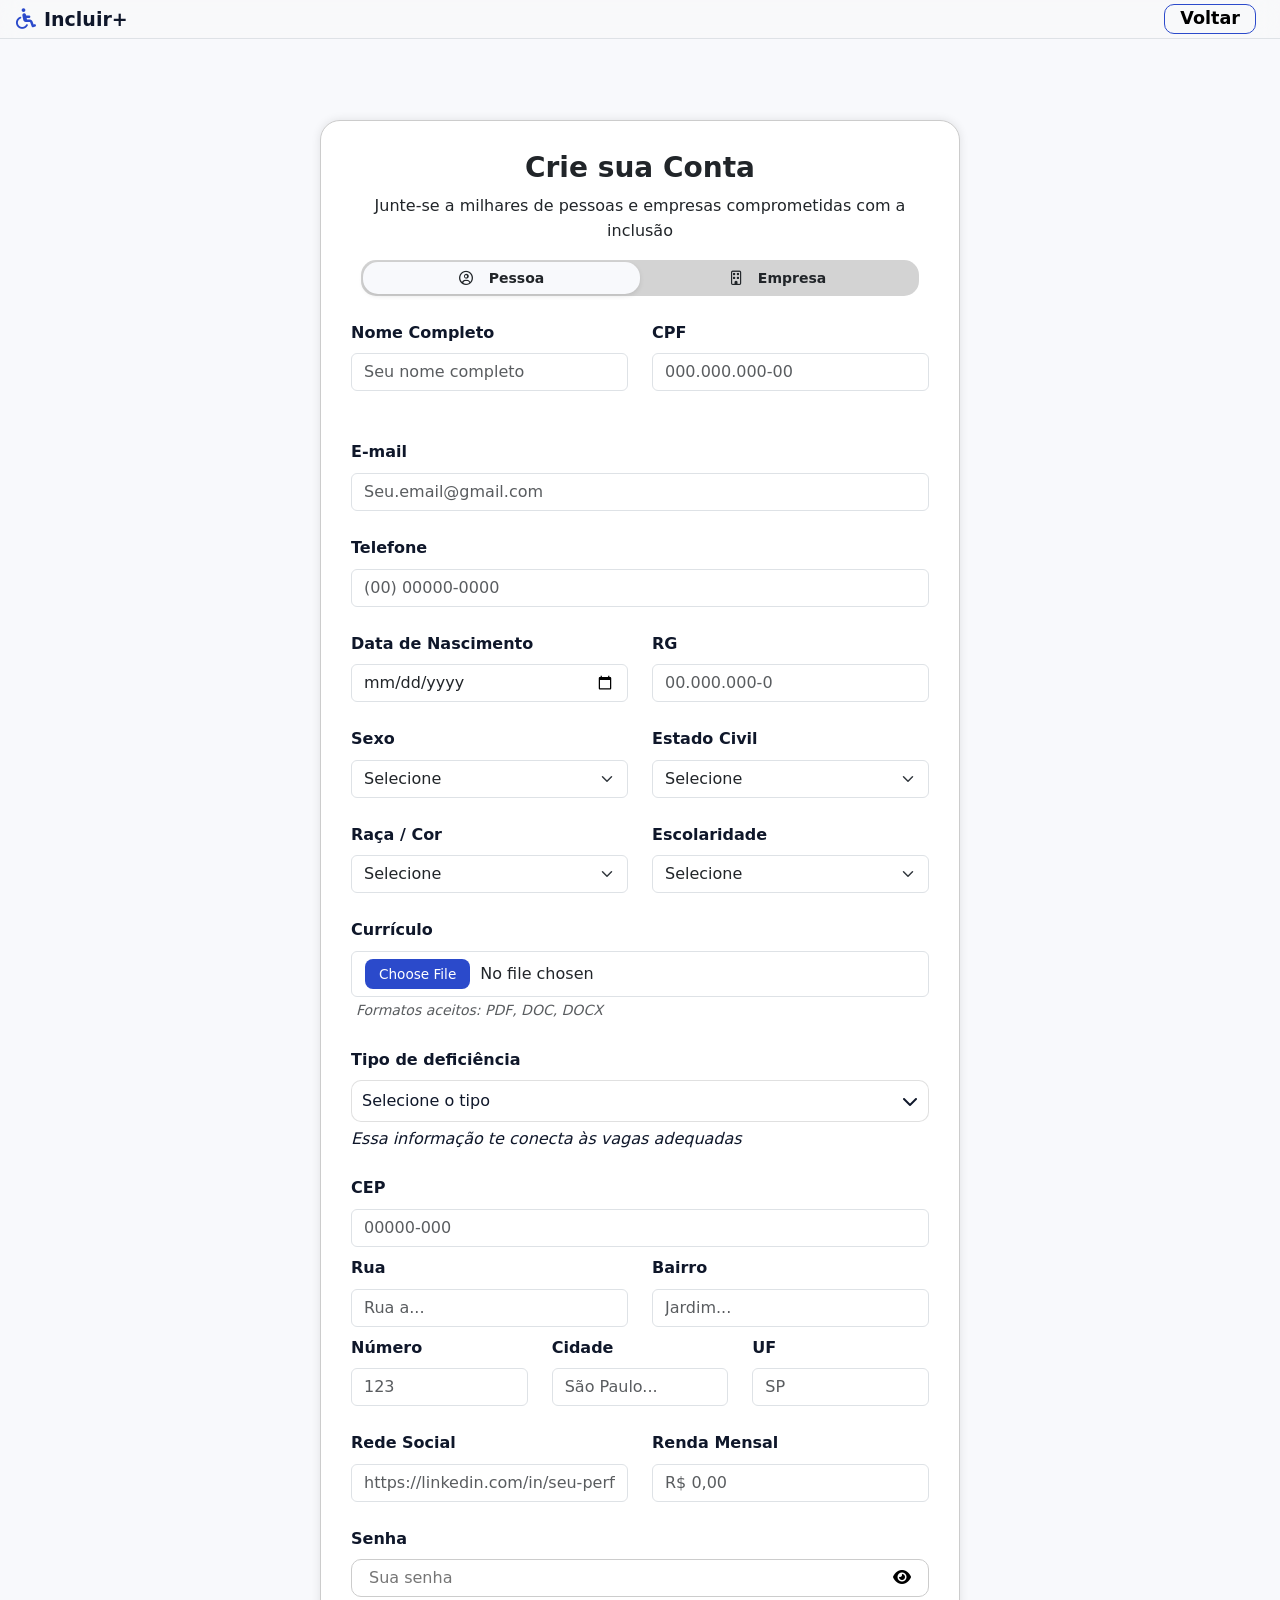
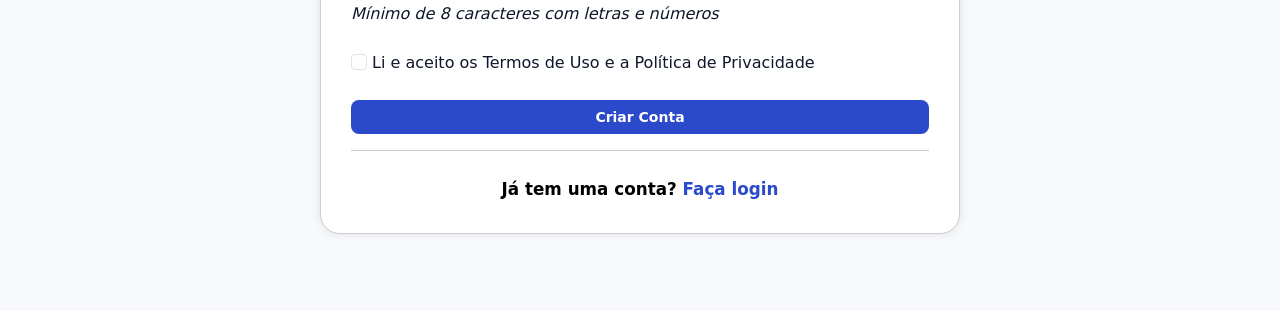
==== commit 91f0e3d1: "Merge pull request #9 from turos22/Teste Teste" ====
--- a/paginas/Cadastro.html
+++ b/paginas/Cadastro.html
@@ -47,16 +47,19 @@
                 <div class="col">
                     <label class="mb-2" style="font-weight: 600;" for="nome">Nome Completo</label>
                     <input type="text" class="form-control" placeholder="Seu nome completo" id="nome" name="nome" required onblur="validar_nome(this)">
+                    <p class="mb-4" style="font-style: italic;" id="hint_pessoa"></p>
                 </div>
                 <div class="col">
                     <label class="mb-2" style="font-weight: 600;" for="cpf">CPF</label>
                     <input type="text" class="form-control" placeholder="000.000.000-00" id="cpf" name="cpf" maxlength="14" required oninput="formatar_cpf(this)" onblur="validar_cpf(this)">
+                    <p class="mb-4" style="font-style: italic;" id="hint_cpf"></p>
                 </div>
             </div> 
             
             <div class="mb-4">
                 <label class="mb-2" style="font-weight: 600;" for="email">E-mail</label>
                 <input type="email" class="form-control" placeholder="Seu.email@gmail.com" id="email" name="email" required onblur="validar_email(this)">
+                <p class="mb-4" style="font-style: italic;" id="hint_email"></p>
             </div>
 
             <div class="mb-4">
@@ -78,7 +81,7 @@
             <div class="row mb-4">
                 <div class="col">
                     <label class="mb-2" style="font-weight: 600;" for="sexo">Sexo</label>
-                    <select class="form-control form-select" id="sexo" name="sexo" required>
+                    <select class="form-control form-select" id="sexo" name="sexo">
                         <option value="" disabled selected>Selecione</option>
                         <option value="M">Masculino</option>
                         <option value="F">Feminino</option>
@@ -89,7 +92,7 @@
                 </div>
                 <div class="col">
                     <label class="mb-2" style="font-weight: 600;" for="estado_civil">Estado Civil</label>
-                    <select class="form-control form-select" id="estado_civil" name="estado_civil" required>
+                    <select class="form-control form-select" id="estado_civil" name="estado_civil">
                         <option value="" disabled selected>Selecione</option>
                         <option value="solteiro">Solteiro(a)</option>
                         <option value="casado">Casado(a)</option>
@@ -103,7 +106,7 @@
             <div class="row mb-4">
                 <div class="col">
                     <label class="mb-2" style="font-weight: 600;" for="raca">Raça / Cor</label>
-                    <select class="form-control form-select" id="raca" name="raca" required>
+                    <select class="form-control form-select" id="raca" name="raca">
                         <option value="" disabled selected>Selecione</option>
                         <option value="branca">Branca</option>
                         <option value="preta">Preta</option>
@@ -115,7 +118,7 @@
                 </div>
                 <div class="col">
                     <label class="mb-2" style="font-weight: 600;" for="escolaridade">Escolaridade</label>
-                    <select class="form-control form-select" id="escolaridade" name="escolaridade" required>
+                    <select class="form-control form-select" id="escolaridade" name="escolaridade">
                         <option value="" disabled selected>Selecione</option>
                         <option value="fundamental_inc">Fundamental Incompleto</option>
                         <option value="fundamental">Fundamental Completo</option>
@@ -170,7 +173,8 @@
             <div class="row mb-4">
                 <div class="col">
                     <label style="font-weight: 600;" for="cnpj">CNPJ</label>
-                    <input type="text" class="form-control" placeholder="00.000.000/0001-00" id="cnpj" name="cnpj" required oninput="formatar_cnpj(this)">
+                    <input type="text" class="form-control" placeholder="00.000.000/0001-00" id="cnpj" name="cnpj" required oninput="formatar_cnpj(this)" onblur="validar_cnpj(this)">
+                    <p class="mb-4" style="font-style: italic;" id="hint_cnpj"></p>
                 </div>
                 <div class="col">
                     <div class="custom-select-container mb-1" id="selectEmpresa">
@@ -189,19 +193,21 @@
                             <li data-value="7" onclick="selecionar_op(this)">Outros</li>
                         </ul>
                 
-                        <input type="hidden" name="setor" id="setor_input">
+                        <input type="hidden" name="setor" id="setor">
                     </div>
                 </div>
             </div> 
 
             <div class="mb-4">
                 <label class="mb-2" style="font-weight: 600;" for="nome_responsavel">Nome do Responsável</label>
-                <input type="text" class="form-control" placeholder="Nome do responsável" id="nome_responsavel" name="nome_responsavel" required>
+                <input type="text" class="form-control" placeholder="Nome do responsável" id="nome_responsavel" name="nome_responsavel" required onblur="validar_nome_responsavel(this)">
+                <p class="mb-4" style="font-style: italic;" id="hint_nome_responsavel"></p>
             </div>
 
             <div class="mb-4">
                 <label class="mb-2" style="font-weight: 600;" for="email_corporativo">E-mail Corporativo</label>
-                <input type="text" class="form-control" placeholder="contato@empresa.com" id="email_corporativo" name="email_corporativo" required>
+                <input type="email" class="form-control" placeholder="contato@empresa.com" id="email_corporativo" name="email_corporativo" required onblur="validar_email_corporativo(this)">
+                <p class="mb-4" style="font-style: italic;" id="hint_email_corporativo"></p>
             </div>
 
             <div class="mb-4">
@@ -212,9 +218,16 @@
 
 
             <div class="mb-4">
-                <label class="mb-2" style="font-weight: 600;" for="finalidade_empresa">Finalidade da Empresa</label>
+                <label class="mb-2" style="font-weight: 600;" for="finalidade_empresa">Objetivo da Empresa</label>
                 <textarea class="form-control" id="finalidade_empresa" name="finalidade_empresa" rows="3" placeholder="Descreva brevemente a finalidade ou missão da empresa..." ></textarea>
             </div>
+
+            
+            <div class="row mb-4">
+                <label style="font-weight: 600;" for="qtd_funcionarios">Quantidade de Funcionários</label>
+                <input type="number" class="form-control" placeholder="0" id="qtd_funcionarios" name="qtd_funcionarios" required>
+            </div>
+           
 
             <div class="mb-4">
                 <label class="mb-2" style="font-weight: 600;" for="logo_empresa">Logo da Empresa</label>
@@ -261,7 +274,7 @@
                 </div>
                 <div class="col">
                     <label class="mb-2" style="font-weight: 600;" for="valor_mensal" id="label_valor_mensal">Renda Mensal</label>
-                    <input type="text" class="form-control" placeholder="R$ 0,00" id="valor_mensal" name="valor_mensal" oninput="mascara('R$ ###.###,##', this, event)">
+                    <input type="text" class="form-control" placeholder="R$ 0,00" id="valor_mensal" name="valor_mensal" oninput="mascaraValor(this)">
                 </div>
             </div>
         </div>
